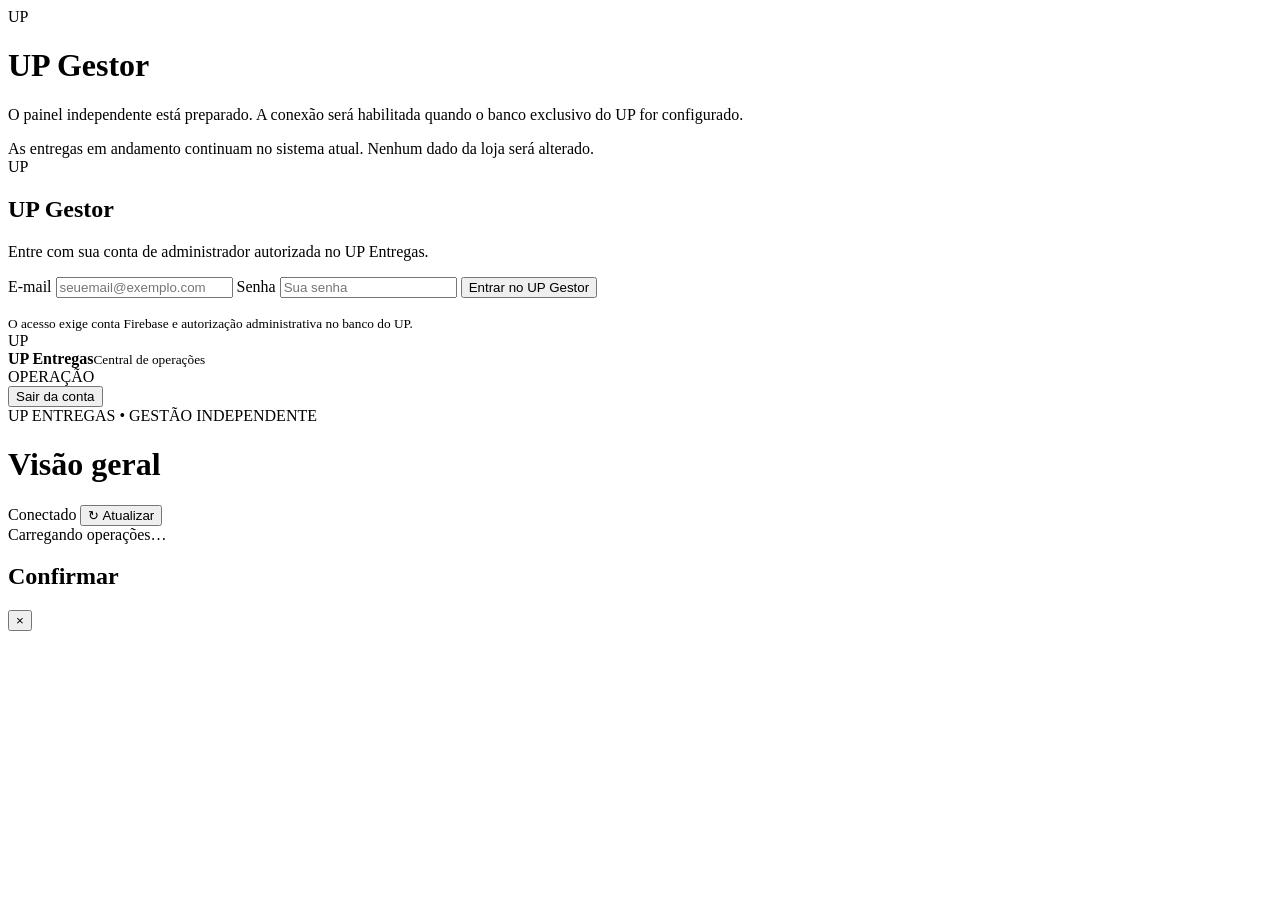
==== web-gestor-independente/index.html @ 608bea33 "feat(up): base responsiva do painel gestor independente com login próprio e menus claros" ====
<!doctype html>
<html lang="pt-BR">
<head>
<meta charset="utf-8">
<meta name="viewport" content="width=device-width,initial-scale=1,viewport-fit=cover">
<meta name="theme-color" content="#0b1632">
<title>UP Gestor • Operação Independente</title>
<link rel="stylesheet" href="styles.css">
</head>
<body>
<div id="configuration" class="cover hidden" role="status">
  <div class="login-panel">
    <div class="brand-logo">UP</div><h1>UP Gestor</h1>
    <p>O painel independente está preparado. A conexão será habilitada quando o banco exclusivo do UP for configurado.</p>
    <div class="info-note">As entregas em andamento continuam no sistema atual. Nenhum dado da loja será alterado.</div>
  </div>
</div>
<section id="login" class="cover hidden">
  <form id="loginForm" class="login-panel" autocomplete="on">
    <div class="brand-logo">UP</div><h1>UP Gestor</h1>
    <p>Entre com sua conta de administrador autorizada no UP Entregas.</p>
    <label for="email">E-mail</label>
    <input id="email" type="email" autocomplete="username" required class="field" placeholder="seuemail@exemplo.com">
    <label for="password">Senha</label>
    <input id="password" type="password" autocomplete="current-password" required class="field" placeholder="Sua senha">
    <button id="loginButton" type="submit" class="button primary block">Entrar no UP Gestor</button>
    <p id="loginError" class="error" role="alert" aria-live="polite"></p>
    <small>O acesso exige conta Firebase e autorização administrativa no banco do UP.</small>
  </form>
</section>
<div id="app" class="app hidden">
  <aside class="sidebar">
    <div class="side-head"><span class="brand-logo small">UP</span><div><strong>UP Entregas</strong><small>Central de operações</small></div></div>
    <div class="side-section">OPERAÇÃO</div>
    <nav id="sideNav" class="side-nav" aria-label="Navegação principal"></nav>
    <div class="side-foot"><div id="signedUser" class="signed-user"></div><button class="button ghost" data-action="logout">Sair da conta</button></div>
  </aside>
  <div class="layout">
    <header class="topbar">
      <div class="title-wrap"><div class="eyebrow">UP ENTREGAS • GESTÃO INDEPENDENTE</div><h1 id="pageTitle">Visão geral</h1></div>
      <span id="connection" class="connection">Conectado</span>
      <button id="refresh" class="button secondary" type="button" data-action="refresh"><span aria-hidden="true">↻</span> Atualizar</button>
    </header>
    <main id="main" class="main" tabindex="-1">
      <div class="loading-block">Carregando operações…</div>
    </main>
  </div>
  <nav id="bottomNav" class="bottom-nav" aria-label="Navegação no celular"></nav>
</div>
<div id="dialogBackdrop" class="dialog-backdrop hidden" role="presentation">
  <section class="dialog" role="dialog" aria-modal="true" aria-labelledby="dialogTitle">
    <header class="dialog-head"><h2 id="dialogTitle">Confirmar</h2><button type="button" class="button icon-button" data-action="close-dialog" aria-label="Fechar">×</button></header>
    <div id="dialogContent" class="dialog-content"></div>
    <footer id="dialogActions" class="dialog-actions"></footer>
  </section>
</div>
<div id="toast" class="toast hidden" role="status" aria-live="polite"></div>
<script src="config.js"></script>
<script src="app.js" defer></script>
</body>
</html>
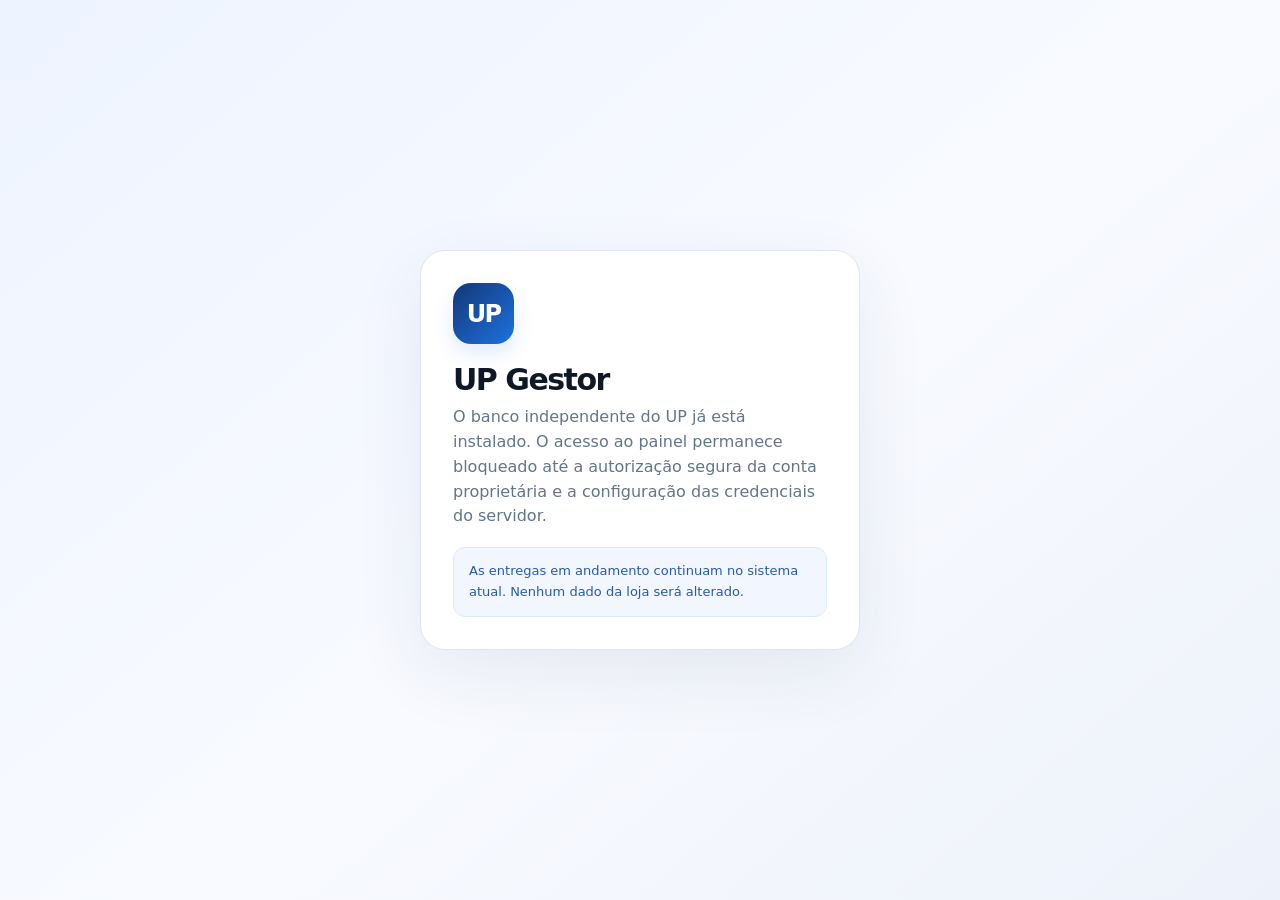
==== commit 38219bed: "test(up): validar corrida completa e GPS em banco descartável; atualizar status do painel" ====
--- a/web-gestor-independente/index.html
+++ b/web-gestor-independente/index.html
@@ -11,7 +11,7 @@
 <div id="configuration" class="cover hidden" role="status">
   <div class="login-panel">
     <div class="brand-logo">UP</div><h1>UP Gestor</h1>
-    <p>O painel independente está preparado. A conexão será habilitada quando o banco exclusivo do UP for configurado.</p>
+    <p>O banco independente do UP já está instalado. O acesso ao painel permanece bloqueado até a autorização segura da conta proprietária e a configuração das credenciais do servidor.</p>
     <div class="info-note">As entregas em andamento continuam no sistema atual. Nenhum dado da loja será alterado.</div>
   </div>
 </div>
--- a/web-gestor-independente/styles.css
+++ b/web-gestor-independente/styles.css
@@ -0,0 +1,70 @@
+:root{font-family:Inter,ui-sans-serif,system-ui,-apple-system,"Segoe UI",sans-serif;color:#101828;background:#f4f7fb;font-synthesis:none}
+*{box-sizing:border-box}body{margin:0;background:#f5f7fb}button,input,textarea,select{font:inherit}button{cursor:pointer}button:disabled{cursor:wait;opacity:.62}
+.hidden{display:none!important}.cover{min-height:100dvh;display:grid;place-items:center;padding:18px;background:linear-gradient(140deg,#eef4ff,#f8faff 54%,#edf2fa)}
+.login-panel{background:white;border:1px solid #dee5f0;border-radius:25px;padding:32px;max-width:440px;width:100%;box-shadow:0 24px 70px rgba(25,45,80,.08)}
+.brand-logo{display:grid;place-items:center;color:#fff;background:linear-gradient(135deg,#143779,#1d72df);font-weight:900;letter-spacing:-.07em;border-radius:18px;height:61px;width:61px;font-size:24px;margin-bottom:18px;box-shadow:0 9px 20px #0b63e720}
+.brand-logo.small{width:46px;height:46px;font-size:18px;border-radius:13px;margin:0}
+.login-panel h1{font-size:30px;letter-spacing:-.05em;margin:0 0 8px}.login-panel p{line-height:1.55;color:#64748b;margin:0 0 18px}
+.login-panel label{display:block;font-size:13px;font-weight:800;margin:16px 0 7px}.login-panel small{display:block;color:#98a2b3;margin-top:18px;line-height:1.6}
+.field{display:block;width:100%;min-height:45px;padding:11px 13px;border:1px solid #cfd8e7;border-radius:11px;background:#fff;outline:none;color:#1e293b}
+.field:focus{border-color:#1d72df;box-shadow:0 0 0 3px #2079e81b}.field-textarea{min-height:86px;resize:vertical}
+.button{border:0;border-radius:11px;padding:10px 14px;font-size:13px;font-weight:800;display:inline-flex;gap:7px;align-items:center;justify-content:center;min-height:40px;white-space:nowrap}
+.button.primary{background:#1761d8;color:#fff}.button.green{background:#138b59;color:#fff}
+.button.danger{background:#c43d40;color:#fff}.button.secondary{background:#fff;border:1px solid #d4ddeb;color:#243553}
+.button.ghost{background:transparent;color:inherit}.button.block{width:100%;margin-top:16px}.button.icon-button{border:1px solid #dae2ec;background:#fff;font-size:23px;color:#45556d;width:39px;height:39px;padding:0}
+.button:focus-visible,.side-nav button:focus-visible,.bottom-nav button:focus-visible{outline:3px solid #5fa6ff;outline-offset:2px}
+.error{color:#ad202f;font-size:13px;min-height:18px}.info-note{background:#f1f6ff;border:1px solid #dceaff;border-radius:12px;padding:13px 15px;color:#285aa7;font-size:13px;line-height:1.6}
+.app{display:grid;grid-template-columns:250px minmax(0,1fr);min-height:100dvh}.sidebar{position:sticky;top:0;height:100dvh;background:#0e1e3c;color:#eef4ff;padding:18px 12px;display:flex;flex-direction:column}
+.side-head{display:flex;align-items:center;gap:11px;padding:7px 9px 25px}.side-head strong{display:block;font-size:17px;letter-spacing:-.03em}.side-head small{display:block;color:#8fa6cb;font-size:11px;margin-top:2px}
+.side-section{font-size:10px;letter-spacing:.16em;font-weight:800;color:#839bbf;padding:0 12px;margin:10px 0}.side-nav{display:grid;gap:3px}
+.side-nav button{display:flex;align-items:center;gap:12px;width:100%;border:0;border-radius:11px;text-align:left;background:transparent;color:#c5d5ee;font-size:13px;font-weight:700;padding:13px 12px}
+.side-nav button .nav-icon{width:22px;font-size:18px;text-align:center;font-weight:500}
+.side-nav button.active{background:#244976;color:#fff}
+.side-foot{margin-top:auto;padding:12px 10px 0;border-top:1px solid #29415f;font-size:12px}
+.signed-user{font-size:12px;line-height:1.6;word-break:break-word;color:#a9bdd9;margin-bottom:7px}
+.layout{min-width:0}.topbar{height:88px;display:flex;align-items:center;gap:15px;background:#fff;border-bottom:1px solid #e4eaf3;padding:14px 28px;position:sticky;top:0;z-index:4}
+.title-wrap{flex:1;min-width:0}.eyebrow{font-size:9px;letter-spacing:.16em;color:#6783a6;font-weight:800}.title-wrap h1{font-size:23px;letter-spacing:-.04em;margin:5px 0 0;font-weight:850}
+.connection{font-size:11px;font-weight:750;color:#18794e;background:#e7f7ed;border-radius:99px;padding:7px 10px;white-space:nowrap}
+.connection.offline{color:#b45309;background:#fff3d6}.main{margin:auto;max-width:1450px;padding:24px 28px 70px}
+.page-intro{color:#64748b;font-size:13px;margin:0 0 20px;line-height:1.5}.section-head{display:flex;align-items:center;gap:10px;justify-content:space-between;margin:25px 0 12px}
+.section-head h2{margin:0;font-size:17px;letter-spacing:-.02em}.muted{color:#64748b}.tiny{font-size:11px}.small{font-size:12px}
+.stat-grid{display:grid;grid-template-columns:repeat(4,minmax(0,1fr));gap:12px}
+.stat{background:white;border:1px solid #e2e8f1;border-radius:16px;padding:19px;min-width:0}
+.stat .k{font-size:12px;color:#687d98;font-weight:700}.stat strong{font-size:33px;display:block;margin-top:10px;line-height:1.1;letter-spacing:-.06em}
+.stat .foot{color:#91a0b6;font-size:11px;margin-top:9px}
+.panel,.record{border-radius:15px;background:white;border:1px solid #e1e7f0}
+.panel{padding:20px;margin-bottom:14px}.record{padding:17px;margin-bottom:10px}
+.record-head{display:flex;justify-content:space-between;align-items:flex-start;gap:15px}
+.record h3{font-size:14px;margin:0;font-weight:850}.record p{margin:5px 0 0;font-size:12px;color:#718096;line-height:1.55}
+.record .value{font-size:15px;font-weight:850;margin:4px 0;white-space:nowrap}
+.record .actions{display:flex;gap:7px;margin-top:15px;flex-wrap:wrap}
+.chips{display:flex;gap:8px;flex-wrap:wrap;margin-bottom:18px}
+.chip{border:1px solid #d9e3ef;background:white;border-radius:99px;padding:8px 12px;color:#475569;font-size:12px;font-weight:700}
+.chip.on{color:#1761d8;background:#edf5ff;border-color:#b8d5ff}
+.pill{display:inline-block;background:#f1f5f9;color:#475569;padding:6px 10px;border-radius:99px;font-size:10px;font-weight:850;white-space:nowrap}
+.pill.wait{background:#fff4dc;color:#9b630c}.pill.good{background:#dff7e9;color:#157449}
+.pill.blue{background:#e8f2ff;color:#1559b1}.pill.bad{background:#feebec;color:#ad2637}
+.empty{border:1px dashed #cad7e8;border-radius:15px;background:#fbfcff;padding:34px 16px;color:#8191a6;text-align:center;font-size:13px}
+.two-col{display:grid;grid-template-columns:repeat(2,minmax(0,1fr));gap:12px}
+.details-grid{display:grid;grid-template-columns:repeat(2,minmax(0,1fr));gap:13px}
+.detail{background:#f7f9fd;border-radius:10px;padding:12px;min-width:0}.detail small{display:block;font-size:10px;color:#7c8da4;font-weight:800;margin-bottom:5px}
+.detail strong{display:block;font-weight:700;font-size:13px;overflow-wrap:anywhere}
+.table-scroll{overflow-x:auto}.table{border-collapse:collapse;width:100%;min-width:530px;font-size:12px}
+.table th{text-align:left;color:#637895;font-size:11px;padding:12px;border-bottom:1px solid #e5ebf3}
+.table td{padding:12px;border-bottom:1px solid #edf1f7;vertical-align:top}.table tr:last-child td{border-bottom:0}
+.more-grid{display:grid;grid-template-columns:repeat(2,minmax(0,1fr));gap:12px}
+.more-card{background:#fff;border:1px solid #dfe7f0;border-radius:14px;padding:20px;text-align:left;color:#172c4f;font-weight:850}
+.more-card span{display:block;font-size:12px;margin-top:7px;color:#7d90a8;font-weight:500}
+.toolbar{display:flex;align-items:center;justify-content:space-between;gap:12px;flex-wrap:wrap}
+.toolbar select{max-width:220px}.loading-block{background:#fff;border:1px solid #e1e8f1;padding:30px;border-radius:17px;color:#60758f;text-align:center;font-size:14px}
+.dialog-backdrop{position:fixed;inset:0;z-index:50;background:#0e1e3cbf;padding:15px;display:grid;place-items:center}
+.dialog{width:min(580px,100%);max-height:min(85dvh,780px);display:flex;flex-direction:column;border-radius:20px;background:#fff;box-shadow:0 30px 80px #0e183e65;overflow:hidden}
+.dialog-head{padding:17px 20px;border-bottom:1px solid #e1e8f0;display:flex;align-items:center;justify-content:space-between;gap:12px}.dialog-head h2{font-size:18px;margin:0;letter-spacing:-.03em}
+.dialog-content{overflow:auto;padding:20px}.dialog-content label{display:block;font-size:12px;color:#475569;font-weight:800;margin:16px 0 7px}
+.dialog-content .field{margin:0}.dialog-actions{padding:14px 20px;display:flex;justify-content:flex-end;gap:9px;border-top:1px solid #e1e8f0;flex-wrap:wrap}
+.dialog-content .stack{display:grid;gap:10px}.dialog-content pre{white-space:pre-wrap;overflow-wrap:anywhere;font-size:12px}
+.toast{position:fixed;z-index:80;bottom:22px;right:22px;background:#10274d;color:#fff;padding:13px 18px;border-radius:12px;box-shadow:0 10px 45px #0e1e3c45;max-width:380px;font-size:13px}
+.bottom-nav{display:none}.warning-note{background:#fff7e7;color:#926315;border:1px solid #f3dfb8;border-radius:12px;padding:12px 14px;font-size:12px;line-height:1.6;margin-bottom:14px}
+@media(max-width:1080px){.stat-grid{grid-template-columns:repeat(2,minmax(0,1fr))}.sidebar{width:210px}.app{grid-template-columns:210px minmax(0,1fr)}.main{padding:20px}}
+@media(max-width:720px){.app{display:block;padding-bottom:calc(65px + env(safe-area-inset-bottom))}.sidebar{display:none}.topbar{height:79px;padding:12px 15px;gap:8px}.title-wrap h1{font-size:20px}.eyebrow{font-size:8px}.connection{display:none}.topbar .button{font-size:12px;padding:9px 10px}.main{padding:17px 13px 30px}.stat{padding:15px}.stat strong{font-size:27px}.stat-grid{gap:9px}.two-col{grid-template-columns:1fr}.details-grid{gap:7px}.bottom-nav{position:fixed;bottom:0;left:0;right:0;z-index:9;display:grid;grid-template-columns:repeat(4,minmax(0,1fr));gap:0;min-height:calc(65px + env(safe-area-inset-bottom));padding-bottom:env(safe-area-inset-bottom);background:#fff;border-top:1px solid #d9e2ee;box-shadow:0 -8px 24px #1627430d}.bottom-nav button{border:0;background:transparent;color:#7184a1;display:grid;justify-items:center;align-content:center;gap:3px;font-size:10px;font-weight:750;min-width:0}.bottom-nav button .nav-icon{font-size:19px}.bottom-nav button.active{color:#1860d5}.dialog-backdrop{padding:10px}.dialog{max-height:90dvh}.record .value{font-size:13px}.more-grid{grid-template-columns:1fr}.toast{bottom:calc(78px + env(safe-area-inset-bottom));left:12px;right:12px;max-width:unset}}
+@media(prefers-reduced-motion:no-preference){.button,.side-nav button,.chip{transition:background .18s,border-color .18s}.button:hover:not(:disabled){filter:brightness(.97)}}
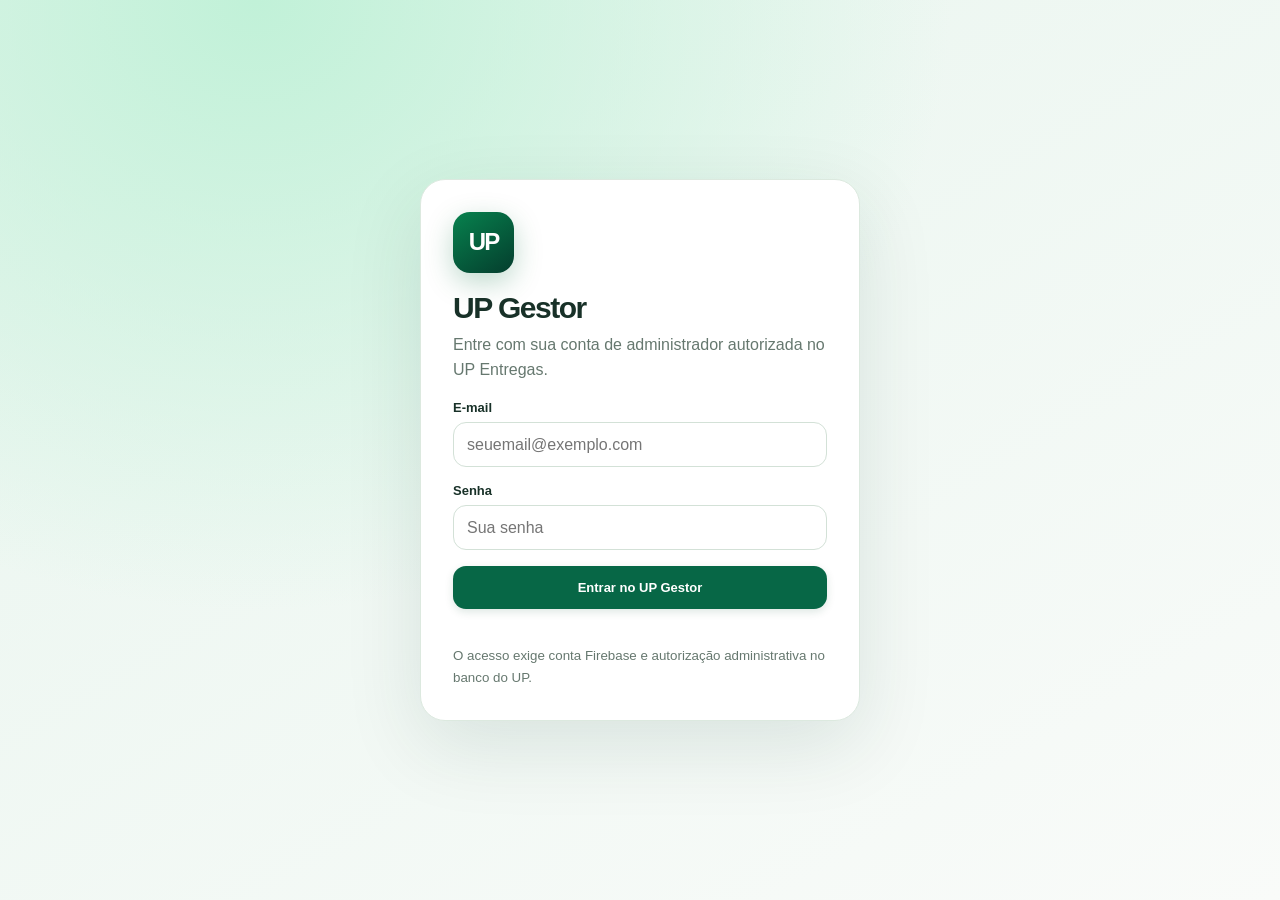
==== commit 23721138: "Refresh UP Gestor visual identity with responsive green dashboard and lazy operational map styles" ====
--- a/web-gestor-independente/index.html
+++ b/web-gestor-independente/index.html
@@ -3,8 +3,8 @@
 <head>
 <meta charset="utf-8">
 <meta name="viewport" content="width=device-width,initial-scale=1,viewport-fit=cover">
-<meta name="theme-color" content="#0b1632">
-<title>UP Gestor • Operação Independente</title>
+<meta name="theme-color" content="#053e31">
+<title>UP Gestor • Central de Operações</title>
 <link rel="stylesheet" href="styles.css">
 </head>
 <body>
@@ -37,7 +37,7 @@
   </aside>
   <div class="layout">
     <header class="topbar">
-      <div class="title-wrap"><div class="eyebrow">UP ENTREGAS • GESTÃO INDEPENDENTE</div><h1 id="pageTitle">Visão geral</h1></div>
+      <div class="title-wrap"><div class="eyebrow">UP ENTREGAS • CENTRAL OPERACIONAL</div><h1 id="pageTitle">Visão geral</h1></div>
       <span id="connection" class="connection">Conectado</span>
       <button id="refresh" class="button secondary" type="button" data-action="refresh"><span aria-hidden="true">↻</span> Atualizar</button>
     </header>
@@ -56,6 +56,7 @@
 </div>
 <div id="toast" class="toast hidden" role="status" aria-live="polite"></div>
 <script src="config.js"></script>
+<script src="map.js" defer></script>
 <script src="app.js" defer></script>
 </body>
 </html>
--- a/web-gestor-independente/styles.css
+++ b/web-gestor-independente/styles.css
@@ -68,3 +68,155 @@
 @media(max-width:1080px){.stat-grid{grid-template-columns:repeat(2,minmax(0,1fr))}.sidebar{width:210px}.app{grid-template-columns:210px minmax(0,1fr)}.main{padding:20px}}
 @media(max-width:720px){.app{display:block;padding-bottom:calc(65px + env(safe-area-inset-bottom))}.sidebar{display:none}.topbar{height:79px;padding:12px 15px;gap:8px}.title-wrap h1{font-size:20px}.eyebrow{font-size:8px}.connection{display:none}.topbar .button{font-size:12px;padding:9px 10px}.main{padding:17px 13px 30px}.stat{padding:15px}.stat strong{font-size:27px}.stat-grid{gap:9px}.two-col{grid-template-columns:1fr}.details-grid{gap:7px}.bottom-nav{position:fixed;bottom:0;left:0;right:0;z-index:9;display:grid;grid-template-columns:repeat(4,minmax(0,1fr));gap:0;min-height:calc(65px + env(safe-area-inset-bottom));padding-bottom:env(safe-area-inset-bottom);background:#fff;border-top:1px solid #d9e2ee;box-shadow:0 -8px 24px #1627430d}.bottom-nav button{border:0;background:transparent;color:#7184a1;display:grid;justify-items:center;align-content:center;gap:3px;font-size:10px;font-weight:750;min-width:0}.bottom-nav button .nav-icon{font-size:19px}.bottom-nav button.active{color:#1860d5}.dialog-backdrop{padding:10px}.dialog{max-height:90dvh}.record .value{font-size:13px}.more-grid{grid-template-columns:1fr}.toast{bottom:calc(78px + env(safe-area-inset-bottom));left:12px;right:12px;max-width:unset}}
 @media(prefers-reduced-motion:no-preference){.button,.side-nav button,.chip{transition:background .18s,border-color .18s}.button:hover:not(:disabled){filter:brightness(.97)}}
+
+
+/* UP Gestor — identidade unificada com o UP Entregador, 2026-11-26 */
+:root{--up-deep:#053e31;--up-forest:#076746;--up-green:#0ca969;--up-lime:#b4ff54;
+--up-mint:#e6f8ed;--up-bg:#f4f8f6;--up-ink:#183128;--up-muted:#66786f;--up-line:#e1ebe5;
+font-family:Inter,-apple-system,BlinkMacSystemFont,"Segoe UI",sans-serif;color:var(--up-ink);background:var(--up-bg)}
+body{background:var(--up-bg);color:var(--up-ink)}
+.cover{background:radial-gradient(ellipse at 20% 0%,#c1f1d8 0%,transparent 48%),linear-gradient(150deg,#e8f5ee,#f9fbf9)}
+.login-panel{border-color:#dce9df;box-shadow:0 25px 80px #0739291c}
+.brand-logo{background:linear-gradient(145deg,#07824e,#043d2d);border-radius:17px;
+box-shadow:0 9px 28px #006d3b42;letter-spacing:-.085em}
+.login-panel p,.login-panel small,.page-intro{color:var(--up-muted)}
+.field{border-color:#d3e1d7;border-radius:13px;color:var(--up-ink)}
+.field:focus{border-color:#09a366;box-shadow:0 0 0 3px #0cab671b}
+.button{min-height:43px;border-radius:13px;font-size:13px}
+.button.primary{background:var(--up-forest);color:#fff;box-shadow:0 3px 9px #00482d22}
+.button.green{background:var(--up-green);color:#fff}
+.button.secondary{color:var(--up-forest);border-color:#d2e4d8}
+.button.icon-button{color:var(--up-deep);border-color:var(--up-line)}
+.button:focus-visible,.side-nav button:focus-visible,.bottom-nav button:focus-visible,
+.chip:focus-visible,.up-map-pin:focus-visible,.map-ctrl:focus-visible{outline:3px solid #64d59d;outline-offset:3px}
+.info-note{background:var(--up-mint);border-color:#c9e9d5;color:var(--up-forest)}
+.sidebar{background:linear-gradient(170deg,#064d3a,#042c25 85%);color:white;padding:18px 13px}
+.side-head{padding:9px 8px 24px}.side-head strong{font-size:18px;letter-spacing:-.04em}
+.side-head small,.signed-user{color:#a3cbb8}
+.side-section{color:#75b59a;margin-top:17px}
+.side-nav{gap:5px}
+.side-nav button{color:#c4e1d1;font-weight:650;font-size:13px;border-radius:14px}
+.side-nav button.active{background:#137956;color:#fff;box-shadow:inset 3px 0 0 var(--up-lime)}
+.side-nav button:hover:not(.active){background:#ffffff12}
+.side-nav button .nav-icon{width:25px;display:flex;align-items:center;justify-content:center}
+.nav-icon svg{width:21px;height:21px;stroke:currentColor;stroke-width:1.9;fill:none;stroke-linejoin:round;stroke-linecap:round}
+.side-foot{border-color:#32735c}
+.topbar{height:89px;background:#fff;border-bottom-color:var(--up-line);box-shadow:0 4px 14px #092f1808}
+.title-wrap h1{font-weight:850;color:var(--up-deep);letter-spacing:-.045em}
+.eyebrow{color:var(--up-green);font-size:10px}
+.connection{color:#0b784b;background:var(--up-mint)}
+.connection.offline{color:#9d6514;background:#fff4e0}
+.main{max-width:1400px;padding-top:26px}
+.page-intro{line-height:1.6}
+.stat-grid{gap:14px}
+.stat{border-color:var(--up-line);border-radius:20px;padding:20px;background:white;box-shadow:0 6px 22px #073e2910}
+.stat .k{color:var(--up-muted);font-size:12px}
+.stat strong{color:var(--up-deep);font-weight:850;font-size:32px;letter-spacing:-.06em}
+.stat .foot{color:#778a7d}
+.panel,.record{border-color:var(--up-line);border-radius:19px;box-shadow:0 4px 18px #093c2710}
+.panel{padding:20px}
+.record{padding:18px}
+.record h3{font-size:15px;color:var(--up-ink)}
+.record p{color:var(--up-muted)}
+.record .value{color:var(--up-forest)}
+.section-head h2{color:var(--up-ink);font-weight:800;letter-spacing:-.03em}
+.chip{border-color:var(--up-line);color:var(--up-muted);padding:9px 14px}
+.chip.on{color:var(--up-forest);background:var(--up-mint);border-color:#8ad1aa}
+.pill{font-size:11px;border-radius:10px}
+.pill.wait{background:#fff1dc;color:#92571b}
+.pill.good{background:#dff6e7;color:#087c45}
+.pill.blue{background:#e9f1f8;color:#325a75}
+.pill.bad{background:#ffebe9;color:#b83435}
+.empty{border-color:#c4d9cb;color:#678572;background:#fbfdfb}
+.detail{background:#f4f8f5;border:1px solid #e8f0e9;border-radius:12px}
+.detail small{color:#6c8272}
+.table th{color:#6b8474}
+.table td{border-bottom-color:#eaf1eb}
+.more-card{border-color:var(--up-line);border-radius:19px;color:var(--up-deep)}
+.more-card:hover{border-color:#9bceb3;background:#f7fcf8}
+.more-card span{color:var(--up-muted)}
+.warning-note{background:#fff6e9;border-color:#efd8ac;color:#875e21}
+.loading-block{border-color:var(--up-line);color:var(--up-muted)}
+.dialog-backdrop{background:#082419c7}
+.dialog{border-radius:23px}
+.dialog-head,.dialog-actions{border-color:var(--up-line)}
+.toast{background:var(--up-deep);border-radius:15px}
+.hero{display:flex;align-items:center;justify-content:space-between;gap:20px;background:linear-gradient(120deg,#07583c,#033b30);
+color:white;padding:28px 30px;border-radius:25px;margin-bottom:17px;overflow:hidden;position:relative}
+.hero::after{content:"";pointer-events:none;position:absolute;width:240px;height:240px;
+right:-110px;top:-140px;border-radius:50%;border:38px solid #ffffff12}
+.hero p{font-size:13px;margin:9px 0 0;color:#c9e7d7;line-height:1.6;max-width:590px}
+.hero h2{font-size:28px;letter-spacing:-.045em;line-height:1.12;margin:6px 0 0}
+.hero .hero-eyebrow{font-size:10px;letter-spacing:.16em;color:var(--up-lime);font-weight:850}
+.hero .hero-mark{font-weight:900;font-size:54px;color:#caffb9;letter-spacing:-.1em;transform:rotate(-5deg)}
+.stat-icon{width:37px;height:37px;background:var(--up-mint);border-radius:12px;
+display:grid;place-items:center;margin-bottom:10px;color:var(--up-forest)}
+.stat-icon svg{height:21px;width:21px;stroke:currentColor;stroke-width:1.9;fill:none;stroke-linecap:round;stroke-linejoin:round}
+.ops-grid{display:grid;grid-template-columns:minmax(0,1.45fr) minmax(280px,1fr);gap:14px}
+.ops-grid .panel{margin-bottom:0}
+.priority-list{display:grid;gap:10px}
+.priority-item{display:flex;align-items:center;gap:12px;padding:13px;background:#f5faf6;border:1px solid #e8eee7;border-radius:13px}
+.priority-item strong{font-size:13px;display:block}
+.priority-item small{display:block;color:var(--up-muted);font-size:11px;margin-top:4px}
+.priority-item .priority-mark{width:34px;height:34px;flex:none;border-radius:11px;
+display:grid;place-items:center;background:#ffedd9;color:#a45e18;font-weight:900}
+.priority-item .button{margin-left:auto;white-space:nowrap}
+.status-line{display:flex;align-items:center;gap:8px;font-size:12px;font-weight:750;color:#0d854c}
+.status-dot{display:inline-block;width:9px;height:9px;border-radius:50%;background:#0bad66;box-shadow:0 0 0 4px #11ae6720}
+.status-dot.off{background:#9daaa0;box-shadow:none}
+.tag-row{display:flex;gap:8px;align-items:center;flex-wrap:wrap}
+.meta-line{font-size:11px;color:var(--up-muted);margin-top:9px}
+.map-layout{display:grid;grid-template-columns:minmax(0,1.7fr) minmax(260px,.8fr);gap:16px}
+.ops-map-panel{padding:0;overflow:hidden}
+.map-toolbar{display:flex;align-items:center;justify-content:space-between;gap:8px;padding:13px 15px;border-bottom:1px solid var(--up-line)}
+.map-toolbar strong{font-size:13px;color:var(--up-deep)}
+.map-controls{display:flex;gap:6px}
+.map-ctrl{border:1px solid #d3e5d8;border-radius:10px;background:#fff;color:var(--up-forest);font-size:16px;font-weight:800;min-width:36px;min-height:36px}
+.up-map-canvas{position:relative;height:clamp(300px,56vh,590px);overflow:hidden;background:#dee8e1;touch-action:none;cursor:grab;user-select:none}
+.up-map-canvas:active{cursor:grabbing}
+.up-map-tile{position:absolute;width:256px;height:256px;max-width:none;pointer-events:none}
+.up-map-pin{position:absolute;transform:translate(-50%,-95%);width:38px;height:38px;border-radius:20px 20px 20px 5px;
+rotate:-45deg;background:#0aaf62;color:#fff;border:3px solid #fff;
+box-shadow:0 2px 9px #072d1d66;font-size:14px;font-weight:900;z-index:2;cursor:pointer}
+.up-map-pin.busy{background:#ec8f27}
+.up-map-pin:hover,.up-map-pin:focus-visible{z-index:4;box-shadow:0 1px 15px #0008}
+.up-map-credit{position:absolute;right:6px;bottom:5px;background:#ffffffd9;padding:3px 5px;color:#2e5441;font-size:10px;z-index:3;border-radius:4px}
+.map-footer{padding:12px 15px;border-top:1px solid var(--up-line);font-size:12px;color:var(--up-muted)}
+.map-list{display:grid;gap:8px;max-height:640px;overflow:auto;align-content:start}
+.map-driver{width:100%;border:1px solid var(--up-line);background:white;text-align:left;padding:13px;border-radius:15px;
+display:grid;gap:5px;color:var(--up-ink)}
+.map-driver strong{font-size:13px}.map-driver small{font-size:11px;color:var(--up-muted)}
+.map-driver:hover{border-color:#3da976;background:#f7fcf8}
+.map-note{font-size:12px;line-height:1.5;color:var(--up-muted)}
+.offers-feed{display:grid;gap:10px}
+.offer-event{border:1px solid var(--up-line);background:white;padding:15px;border-radius:15px;
+display:flex;gap:11px;align-items:flex-start;justify-content:space-between}
+.offer-event .event-copy{display:grid;gap:5px;min-width:0}
+.offer-event .event-copy strong{font-size:13px}
+.offer-event .event-copy small{font-size:11px;color:var(--up-muted)}
+.offer-event .pill{flex:none}
+@media(max-width:1000px){.ops-grid,.map-layout{grid-template-columns:1fr}.map-list{grid-template-columns:repeat(2,minmax(0,1fr));max-height:none}}
+@media(max-width:720px){
+ .sidebar{display:none}
+ .topbar{height:77px}.eyebrow{font-size:8px}
+ .main{padding:17px 13px 35px}
+ .hero{padding:22px;border-radius:21px;margin-bottom:14px}
+ .hero h2{font-size:23px}.hero .hero-mark{display:none}
+ .stat-grid{grid-template-columns:repeat(2,minmax(0,1fr));gap:9px}
+ .stat{padding:15px;border-radius:17px}
+ .stat strong{font-size:28px}
+ .stat-icon{margin-bottom:6px}
+ .bottom-nav{grid-template-columns:repeat(5,minmax(0,1fr));background:#fff;border-top-color:#e1eee5;
+ box-shadow:0 -6px 28px #0c3f221a}
+ .bottom-nav button{color:#678274;gap:4px;min-width:0;line-height:1.1}
+ .bottom-nav button.active{color:var(--up-forest)}
+ .bottom-nav .nav-icon svg{width:21px;height:21px}
+ .map-list{grid-template-columns:1fr}
+ .up-map-canvas{height:370px}
+ .map-toolbar{padding:12px}
+ .priority-item{gap:8px}
+ .priority-item .button{min-height:34px;padding:7px}
+}
+@media(max-width:370px){.hero h2{font-size:21px}.stat strong{font-size:24px}
+ .bottom-nav button{font-size:9px}.topbar .button{font-size:10px;padding:7px}}
+@media(prefers-reduced-motion:reduce){*{scroll-behavior:auto!important;transition:none!important}}
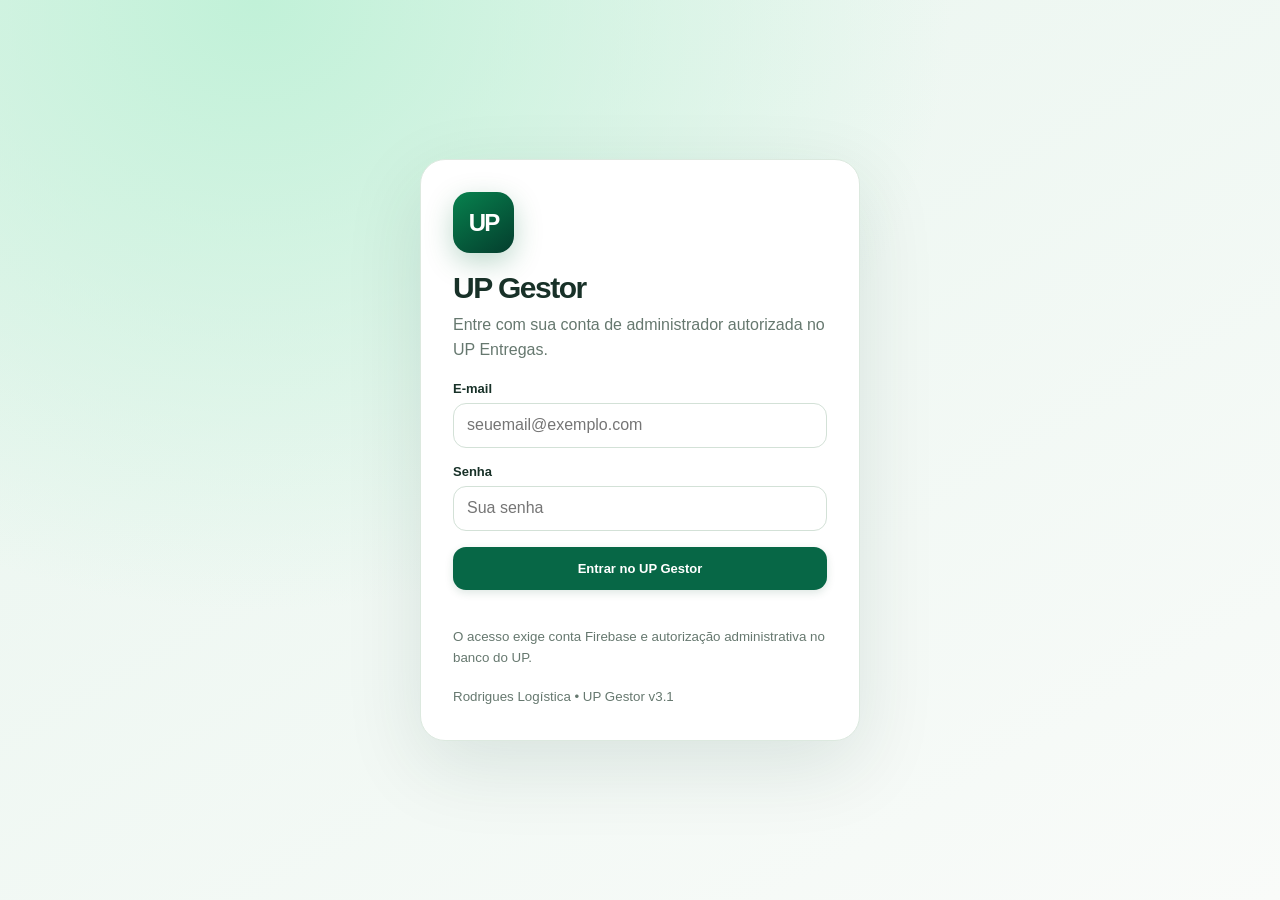
==== commit e280f2f0: "UP Gestor: exibir versão 3.1 do Rodrigues Logística" ====
--- a/web-gestor-independente/index.html
+++ b/web-gestor-independente/index.html
@@ -26,6 +26,7 @@
     <button id="loginButton" type="submit" class="button primary block">Entrar no UP Gestor</button>
     <p id="loginError" class="error" role="alert" aria-live="polite"></p>
     <small>O acesso exige conta Firebase e autorização administrativa no banco do UP.</small>
+    <small>Rodrigues Logística • UP Gestor v3.1</small>
   </form>
 </section>
 <div id="app" class="app hidden">
@@ -33,7 +34,7 @@
     <div class="side-head"><span class="brand-logo small">UP</span><div><strong>UP Entregas</strong><small>Central de operações</small></div></div>
     <div class="side-section">OPERAÇÃO</div>
     <nav id="sideNav" class="side-nav" aria-label="Navegação principal"></nav>
-    <div class="side-foot"><div id="signedUser" class="signed-user"></div><button class="button ghost" data-action="logout">Sair da conta</button></div>
+    <div class="side-foot"><div id="signedUser" class="signed-user"></div><div class="signed-user">UP Gestor • v3.1</div><button class="button ghost" data-action="logout">Sair da conta</button></div>
   </aside>
   <div class="layout">
     <header class="topbar">
@@ -58,5 +59,6 @@
 <script src="config.js"></script>
 <script src="map.js" defer></script>
 <script src="app.js" defer></script>
+<script src="operations-ui.js" defer></script>
 </body>
 </html>
--- a/web-gestor-independente/styles.css
+++ b/web-gestor-independente/styles.css
@@ -220,3 +220,6 @@
 @media(max-width:370px){.hero h2{font-size:21px}.stat strong{font-size:24px}
  .bottom-nav button{font-size:9px}.topbar .button{font-size:10px;padding:7px}}
 @media(prefers-reduced-motion:reduce){*{scroll-behavior:auto!important;transition:none!important}}
+
+/* SVG icons in the More menu */
+.more-card svg{width:20px;height:20px;vertical-align:middle;stroke:var(--up-forest);fill:none;stroke-width:1.9;stroke-linecap:round;stroke-linejoin:round;margin-right:8px}
